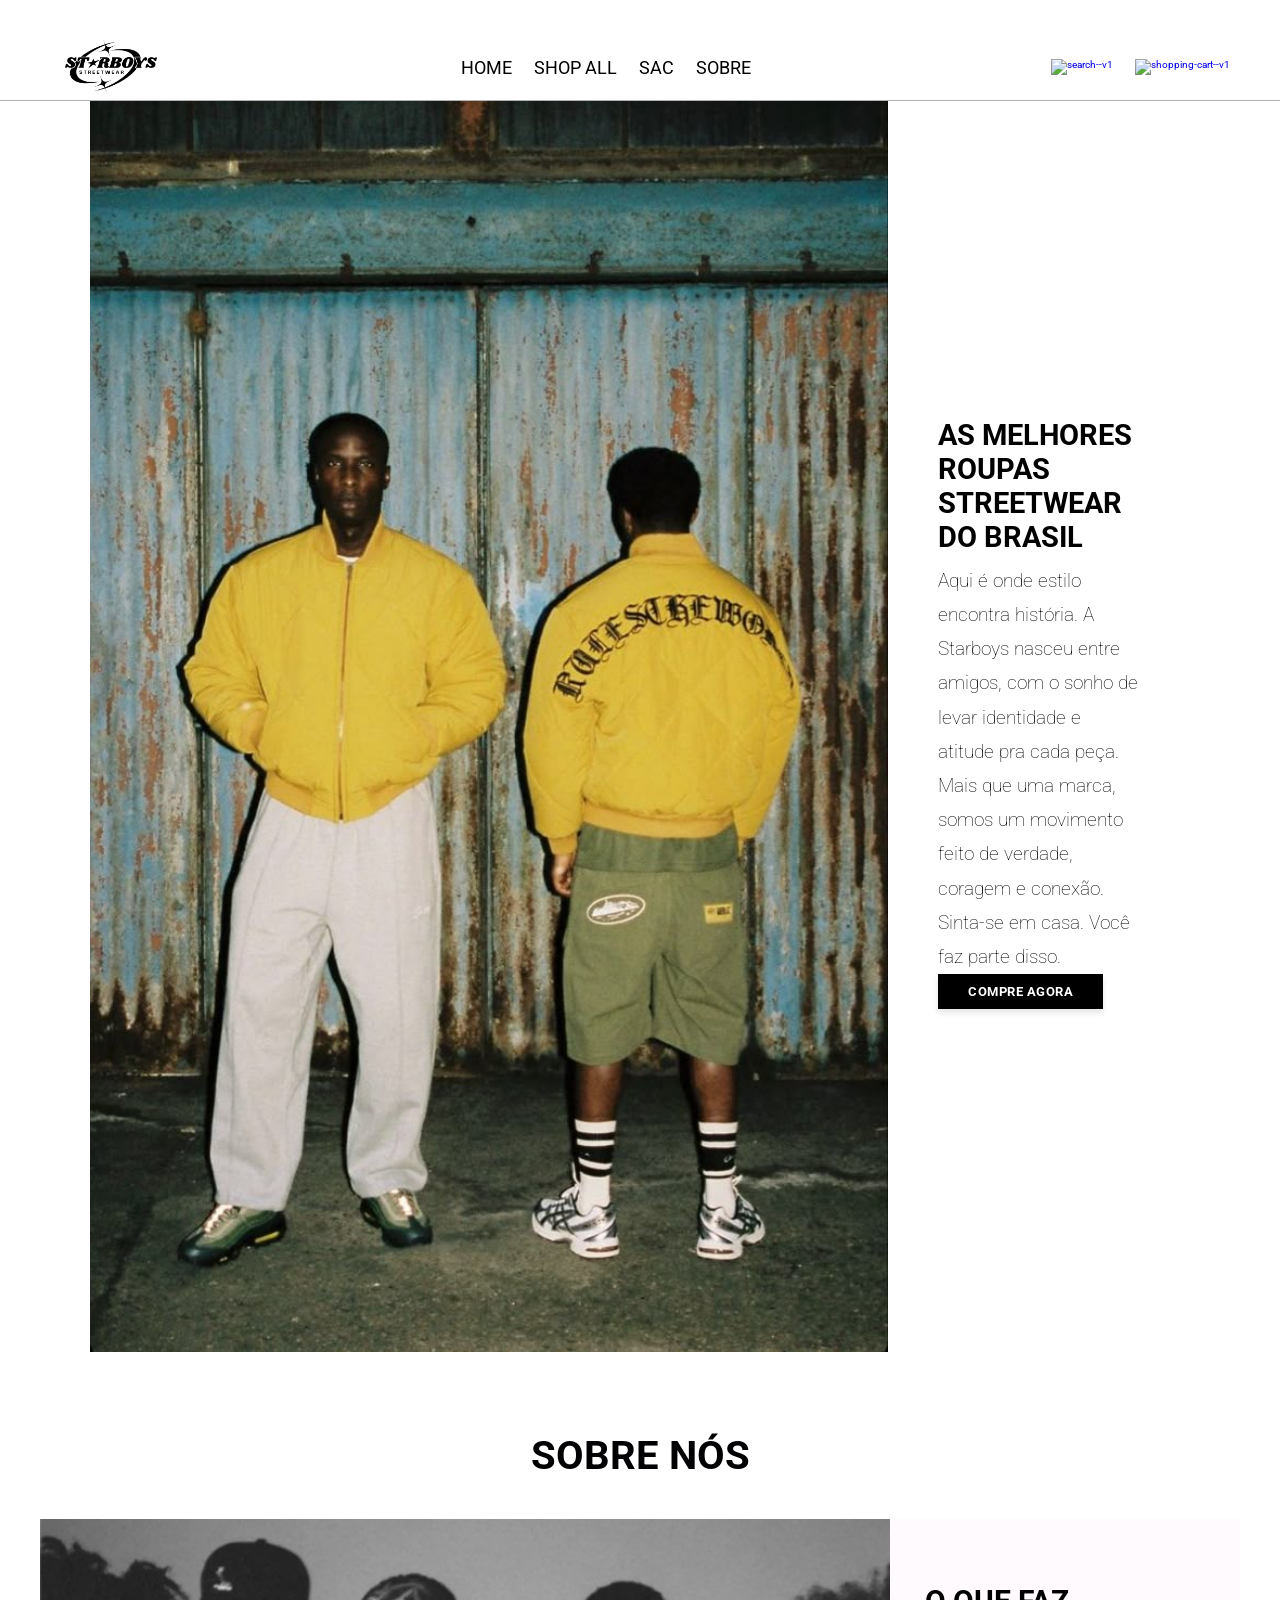
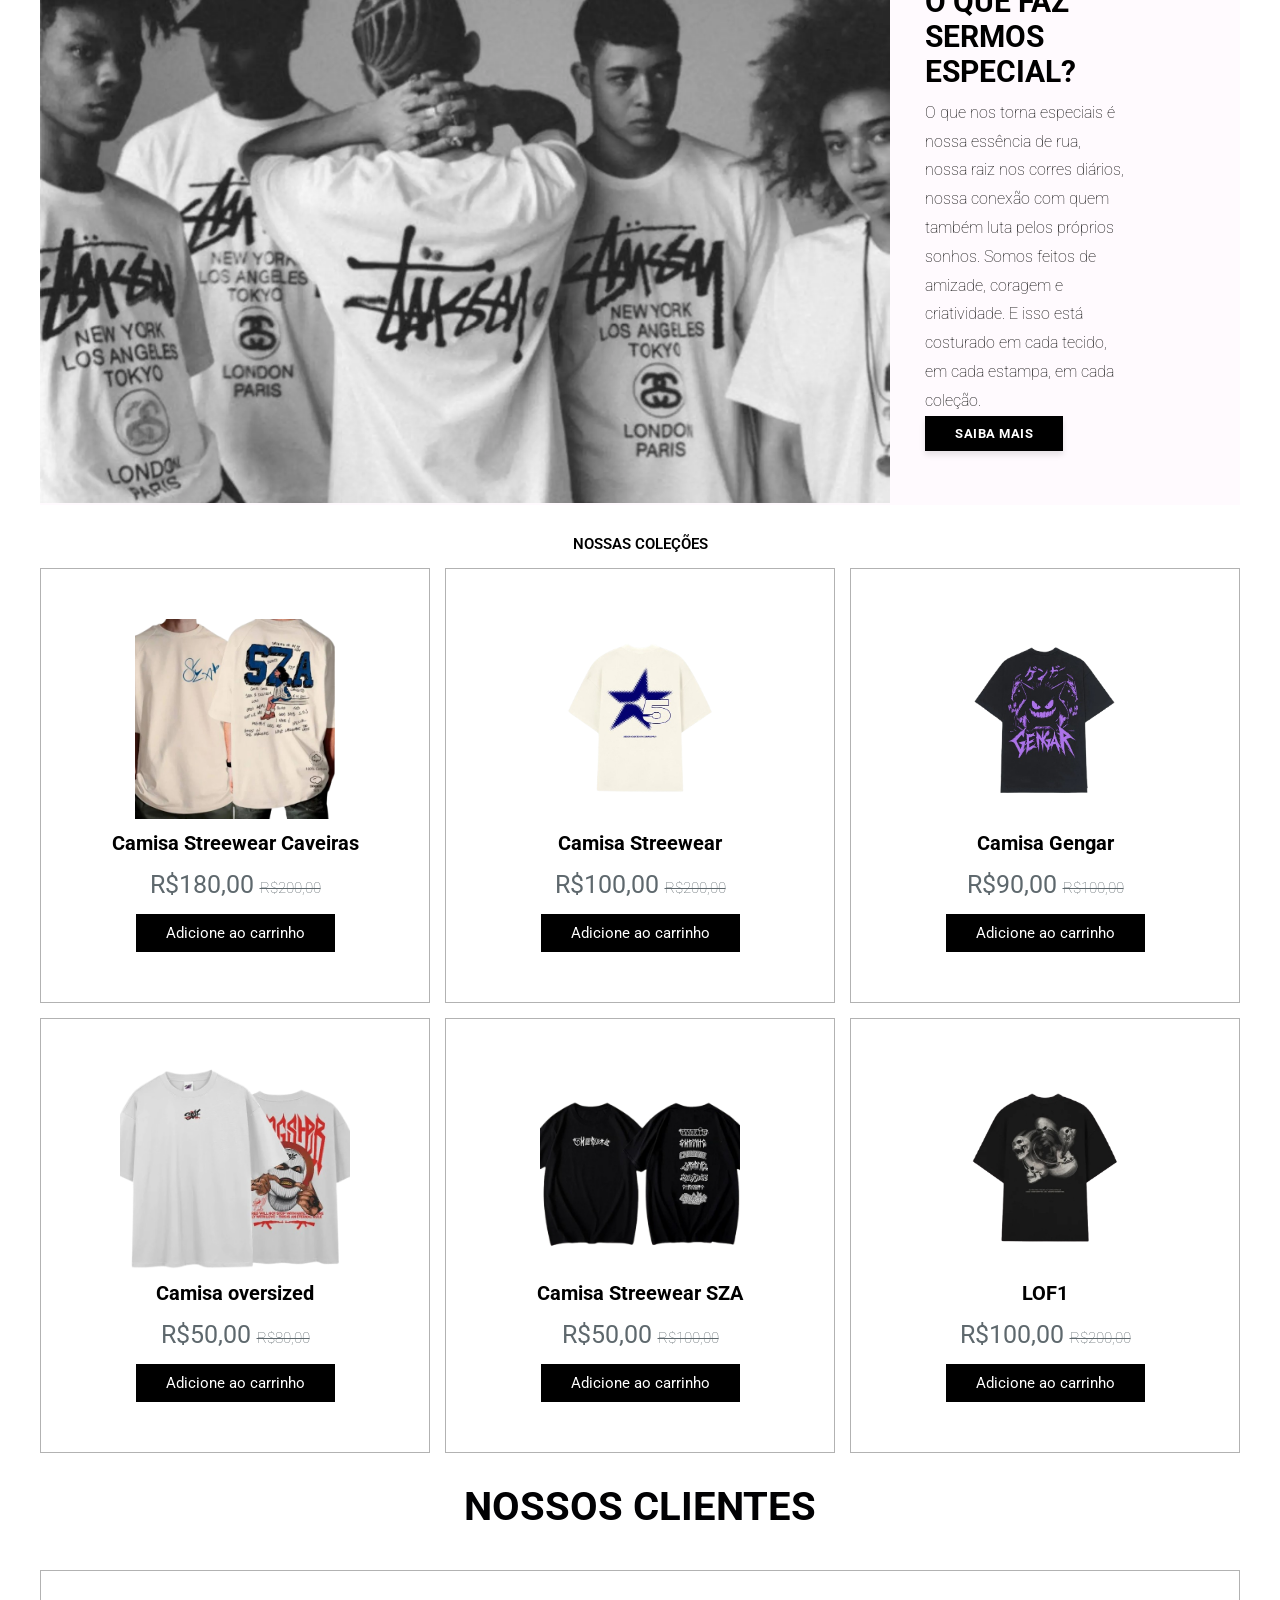
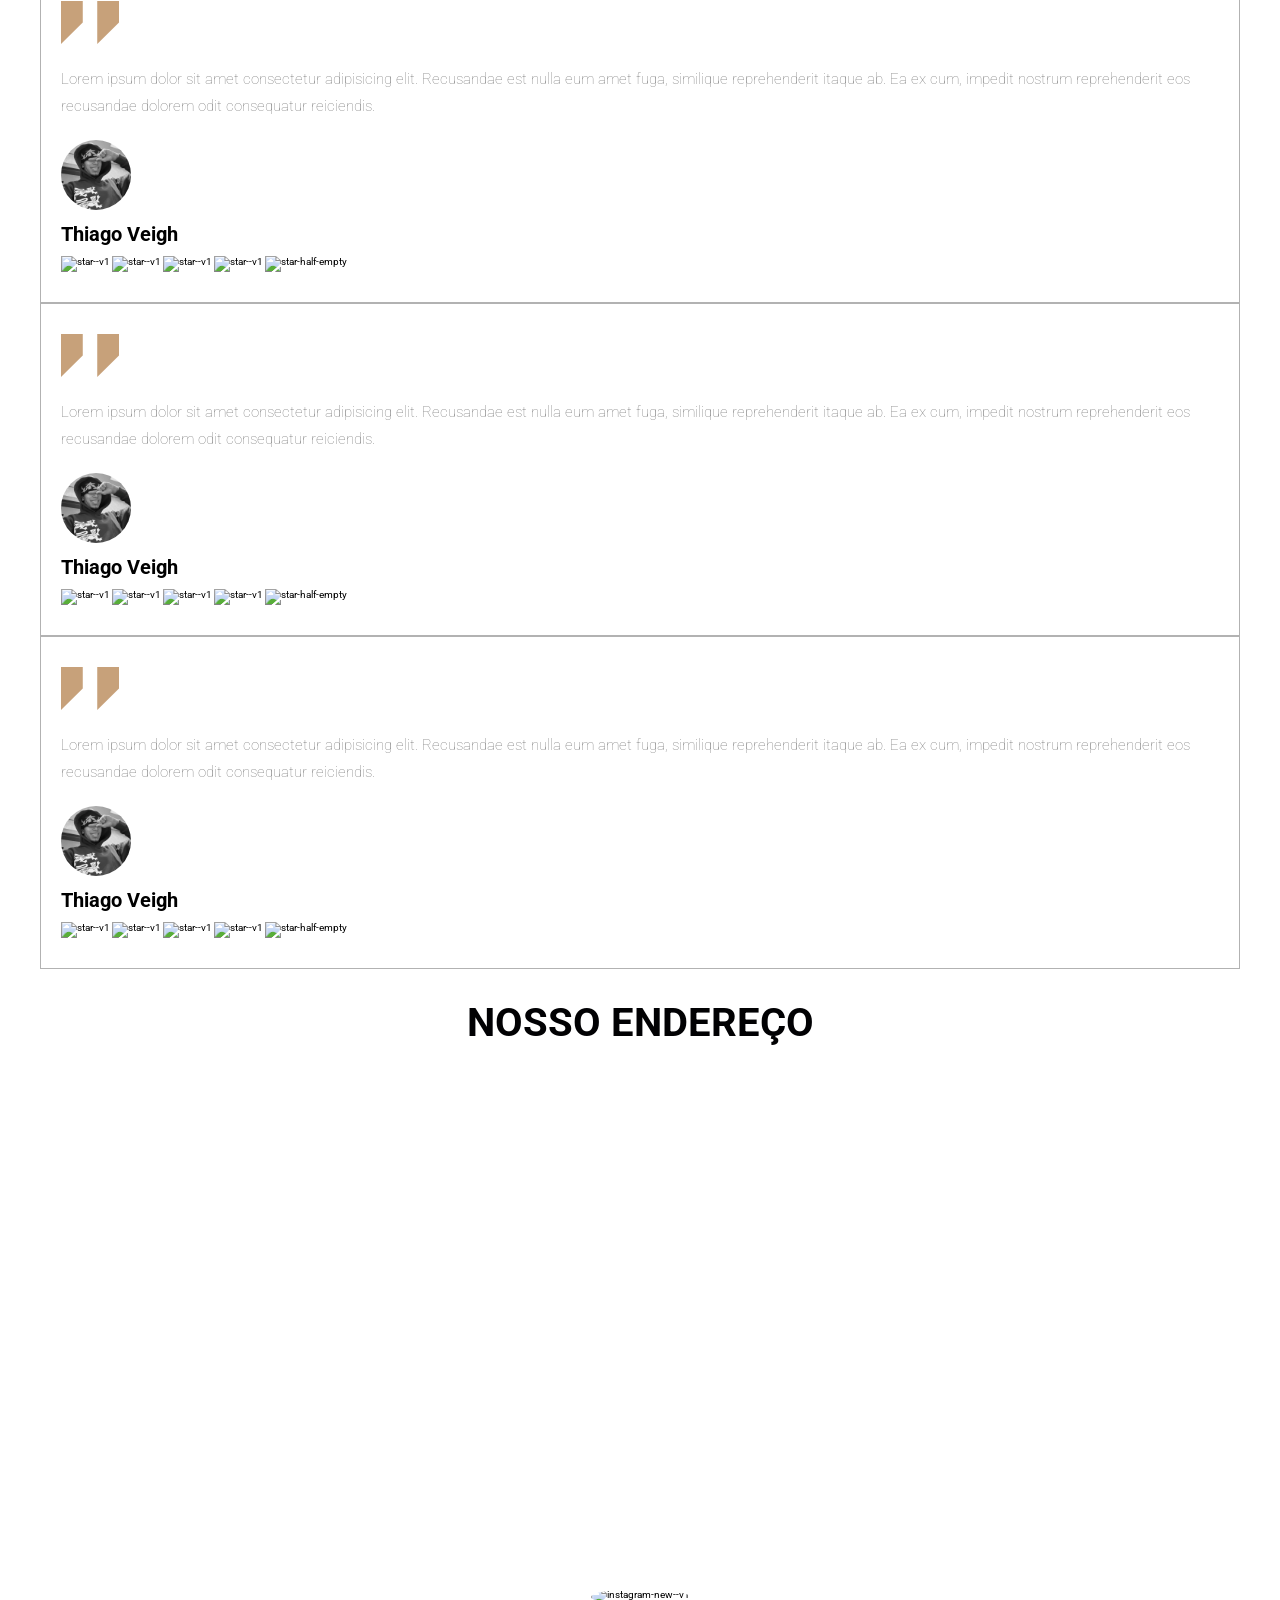
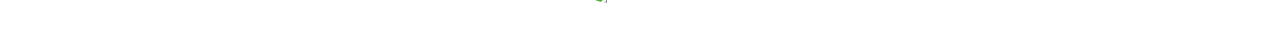
==== index.html @ e19661a3 "att" ====
<!DOCTYPE html>
<html lang="pt-br">

<head>
    <meta charset="UTF-8">
    <meta name="viewport" content="width=device-width, initial-scale=1.0">
    <link rel="stylesheet" href="./styles/main.css">
    <link rel="stylesheet" href="./styles/loja.css">
    <link rel="preconnect" href="https://fonts.googleapis.com">
    <link rel="preconnect" href="https://fonts.gstatic.com" crossorigin>
    <link href="https://cdn.jsdelivr.net/npm/boxicons/css/boxicons.min.css" rel="stylesheet">
    <link href="https://fonts.googleapis.com/css2?family=Roboto:ital,wght@0,100..900;1,100..900&display=swap"rel="stylesheet">
    <link rel="icon" href="./pictures/logo.png" type="image/x-icon">
    <title>HOME</title>
</head>

<body>
    <header class="header">
        <section>
            <a href="./index.html" class="logo">
                <img src="./pictures/logo.png" width="130px" alt="logo">
            </a>

            <nav class="navbar">
                <a href="index.html">HOME</a>
                <a href="loja.html">SHOP ALL</a>
                <a href="sac.html">SAC</a>
                <a href="sobre.html">SOBRE</a>
            </nav>

            <div class="icons">
                <!--Icone de pesquisa que inicialmente é "fechado"-->
                <a href= "#" id = "search-box">
                <img width="30" height="30" src="https://img.icons8.com/ios/30/search--v1.png" alt="search--v1" />
                 </a>
                  <!--Icone de pesquisa abrindo...-->

                  <div id = "search-container" style="display: none;">
                    <input type="text" id="search-input" placeholder="Digite sua busca..."/>
                    <button id="search-btn">Buscar</button>
                  </div>


                <a href="#" id="open-cart">
                    <img width="30" height="30" src="https://img.icons8.com/ios-glyphs/30/shopping-cart--v1.png"
                        alt="shopping-cart--v1" />
                </a>
            </div>
        </section>
    </header>

    <div class="home-container">
        <section id="home">
            <div class="container-image-model">
                <img src="./pictures/modelo/WhatsApp Image 2025-03-19 at 20.12.41.jpeg" width="798px" alt="">
            </div>
            <div class="content">
                <h3>AS MELHORES ROUPAS STREETWEAR DO BRASIL</h3>

                <p>Aqui é onde estilo encontra história.
                    A Starboys nasceu entre amigos, com o sonho de levar identidade e atitude pra 
                    cada peça. Mais que uma marca, somos um movimento feito de verdade, coragem e conexão.
                    Sinta-se em casa.
                    Você faz parte disso.</p>

                <a href="#" class="btn">COMPRE AGORA</a>

            </div>

        </section>

    </div>

    <section class="about" id="about">
        <h2 class="title">SOBRE <span>NÓS</span></h2>
        <div class="row">
            <div class="container-image">
                <img src="./pictures/image.png" width="850px" alt="sobre-nos">
            </div>
            <div class="content">
                <h3>O QUE FAZ SERMOS ESPECIAL?</h3>
                <p>O que nos torna especiais é nossa essência de rua, nossa raiz nos corres
                     diários, nossa conexão com quem também luta pelos próprios sonhos. 
                     Somos feitos de amizade, coragem e criatividade. E isso está costurado em cada tecido,
                      em cada estampa, em cada coleção.</p>
                <a href="#" class="btn">SAIBA MAIS</a>
            </div>
        </div>
    </section>

    <!-- SEÇÃO DE PRODUTOS -->
    <section class="menu" id="menu">
        <h2 class="section-title">NOSSAS COLEÇÕES</h2>

        <div class="box-container">
            <!-- PRODUTOS -->
            <div class="box">
                <img src="./pictures/camisas/camisaCarrinho5.png" alt="item-1" class="product-img">
                <h3 class="product-title">Camisa Streewear Caveiras</h3>
                <div class="price">R$180,00 <span>R$200,00</span></div>
                <a href="#" class="add-cart">Adicione ao carrinho</a>
            </div>
            <!-- PRODUTOS -->
            <div class="box">
                <img src="./pictures/camisas/camisaCarrinho2.png" alt="item-2" class="product-img">
                <h3 class="product-title">Camisa Streewear</h3>
                <div class="price">R$100,00 <span>R$200,00</span></div>
                <a href="#" class="add-cart">Adicione ao carrinho</a>
            </div>
            <!-- PRODUTOS -->
            <div class="box">
                <img src="./pictures/camisas/camisaCarrinho3.png" alt="item-3" class="product-img">
                <h3 class="product-title">Camisa Gengar</h3>
                <div class="price">R$90,00 <span>R$100,00</span></div>
                <a href="#" class="add-cart">Adicione ao carrinho</a>
            </div>
            <!-- PRODUTOS -->
            <div class="box">
                <img src="./pictures/camisas/camisaCarrinho4.png" alt="item-4" class="product-img">
                <h3 class="product-title">Camisa oversized</h3>
                <div class="price">R$50,00 <span>R$80,00</span></div>
                <a href="#" class="add-cart">Adicione ao carrinho</a>
            </div>
            <!-- PRODUTOS -->
            <div class="box">
                <img src="./pictures/camisas/camisaCarrinho6.png" alt="item-5" class="product-img">
                <h3 class="product-title">Camisa Streewear SZA</h3>
                <div class="price">R$50,00 <span>R$100,00</span></div>
                <a href="#" class="add-cart">Adicione ao carrinho</a>
            </div>
            <!-- PRODUTOS -->
            <div class="box">
                <img src="./pictures/camisas/camisaCarrinho7.png" alt="item-6" class="product-img">
                <h3 class="product-title">LOF1</h3>
                <div class="price">R$100,00 <span>R$200,00</span></div>
                <a href="#" class="add-cart">Adicione ao carrinho</a>
            </div>
        </div>
    </section>

    <section class="review" id="review">
        <h2 class="title"> NOSSOS CLIENTES</h2>

        <div class="box-container">
            <div class="box">
                <img src="./pictures/quote-img.png" alt="comentario">
                <p>Lorem ipsum dolor sit amet consectetur adipisicing elit. Recusandae est nulla eum amet fuga,
                    similique reprehenderit itaque ab. Ea ex cum, impedit nostrum reprehenderit eos recusandae dolorem
                    odit consequatur reiciendis.</p>
                <img src="./pictures/veigh 1.jpg" alt="foto-cliente" class="user">
                <h3>Thiago Veigh</h3>
                <div class="stars">
                    <img width="30" height="30" src="https://img.icons8.com/ios-filled/30/star--v1.png"
                        alt="star--v1" />
                    <img width="30" height="30" src="https://img.icons8.com/ios-filled/30/star--v1.png"
                        alt="star--v1" />
                    <img width="30" height="30" src="https://img.icons8.com/ios-filled/30/star--v1.png"
                        alt="star--v1" />
                    <img width="30" height="30" src="https://img.icons8.com/ios-filled/30/star--v1.png"
                        alt="star--v1" />
                    <img width="30" height="30" src="https://img.icons8.com/ios-filled/30/star-half-empty.png"
                        alt="star-half-empty" />
                </div>
            </div>
            <div class="box">
                <img src="./pictures/quote-img.png" alt="comentario">
                <p>Lorem ipsum dolor sit amet consectetur adipisicing elit. Recusandae est nulla eum amet fuga,
                    similique reprehenderit itaque ab. Ea ex cum, impedit nostrum reprehenderit eos recusandae dolorem
                    odit consequatur reiciendis.</p>
                <img src="./pictures/veigh 1.jpg" alt="foto-cliente" class="user">
                <h3>Thiago Veigh</h3>
                <div class="stars">
                    <img width="30" height="30" src="https://img.icons8.com/ios-filled/30/star--v1.png"
                        alt="star--v1" />
                    <img width="30" height="30" src="https://img.icons8.com/ios-filled/30/star--v1.png"
                        alt="star--v1" />
                    <img width="30" height="30" src="https://img.icons8.com/ios-filled/30/star--v1.png"
                        alt="star--v1" />
                    <img width="30" height="30" src="https://img.icons8.com/ios-filled/30/star--v1.png"
                        alt="star--v1" />
                    <img width="30" height="30" src="https://img.icons8.com/ios-filled/30/star-half-empty.png"
                        alt="star-half-empty" />
                </div>
            </div>
            <div class="box">
                <img src="./pictures/quote-img.png" alt="comentario">
                <p>Lorem ipsum dolor sit amet consectetur adipisicing elit. Recusandae est nulla eum amet fuga,
                    similique reprehenderit itaque ab. Ea ex cum, impedit nostrum reprehenderit eos recusandae dolorem
                    odit consequatur reiciendis.</p>
                <img src="./pictures/veigh 1.jpg" alt="foto-cliente" class="user">
                <h3>Thiago Veigh</h3>
                <div class="stars">
                    <img width="30" height="30" src="https://img.icons8.com/ios-filled/30/star--v1.png"
                        alt="star--v1" />
                    <img width="30" height="30" src="https://img.icons8.com/ios-filled/30/star--v1.png"
                        alt="star--v1" />
                    <img width="30" height="30" src="https://img.icons8.com/ios-filled/30/star--v1.png"
                        alt="star--v1" />
                    <img width="30" height="30" src="https://img.icons8.com/ios-filled/30/star--v1.png"
                        alt="star--v1" />
                    <img width="30" height="30" src="https://img.icons8.com/ios-filled/30/star-half-empty.png"
                        alt="star-half-empty" />
                </div>
            </div>
        </div>
    </section>

    <section class="address" id="address">
        <h2 class="title">NOSSO ENDEREÇO</h2>
        <iframe
            src="https://www.google.com/maps/embed?pb=!1m18!1m12!1m3!1d116983.75771962224!2d-46.86833499296717!3d-23.613568712228727!2m3!1f0!2f0!3f0!3m2!1i1024!2i768!4f13.1!3m3!1m2!1s0x94ce57d8926c9889%3A0x9ea371de55db6f79!2sExclusiviist!5e0!3m2!1spt-BR!2sbr!4v1742411298855!5m2!1spt-BR!2sbr"
            width="600" height="450" style="border:0;" allowfullscreen="" loading="lazy"
            referrerpolicy="no-referrer-when-downgrade"></iframe>
    </section>

    <section class="footer">
        <div class="share">
            <img width="30" height="30" src="https://img.icons8.com/ios-filled/30/instagram-new--v1.png"
                alt="instagram-new--v1" />


            <!-- CARRINHO DE COMPRAS -->
            <div class="cart">
                <h2 class="cart-title">CARRINHO DE COMPRA</h2>
                <div class="cart-content">

                </div>

                <div class="total">
                    <div class="total-title">Total</div>
                    <div class="total-price">R$200,00</div>
                </div>
                <!--botao de comprar-->
                <button type="button" class="btn-buy">Compre agora</button>
                <!--botao de fechar-->
                <i class='bx bx-x' id="close-cart"></i>
            </div>

            <script src="./scripts/loja.js"></script>
            <script src="scripts/procura.js"></script>

</body>

</html>
---- styles/main.css ----
:root{
    --main-color: rgba(255, 255, 255);
    --border: 0.1rem solid rgba(0, 0, 0, 0.3);
    --bg: rgba(255, 255, 255);
    --black: #010103;
    font-size: 10px;
}

*{
    margin: 0;
    padding: 0;
    outline: 0; 
    border: none;
    text-decoration: none;
    text-transform: none;
    transition: 0.2s linear;
    font-family: "Roboto", sans-serif;
}   

body{
    background-color: var(--main-color);
}

.header{
    position: fixed;
    top: 0;
    left: 0;
    right: 0;
    z-index: 99;
    border-bottom: var(--border);
    background-color: white;
    height: 10rem; 
}
/* O conteúdo da seção de SAC deve começar abaixo do header */


section{
    padding: 1.5rem 1rem;
    margin: 0 auto;
    max-width: 1200px;
}

.header section{
    display: flex;
    align-items: center;
    justify-content: space-between;
    padding-top: 0.1rem;
    padding-bottom: 0.1rem; /* Corrigido */
}


.navbar a{
    margin: 0 1rem;
    font-size: 1.8rem;
    color: #000000;
}

.navbar a:hover{
    color: #dbd5d5;
    border-bottom: 0.1rem solid #000000;
    padding-bottom: 0.5rem;
    font-size: 2rem;
}

.icons img{
    margin: 1rem;
    cursor: pointer;
}

.icons img:hover{
    width: 40px;
    height: 40px;
}   

.add-cart{
    background: #000000;
    color: #ffffff;
    padding: 1rem 3rem;
    font-size: 1.5rem;
    cursor: pointer;
    margin-top: 1rem;
    display: inline-block;
    transition: 0.2s;
}
.btn{
    color: white;
    background-color: #000000;
    padding: 1rem 3rem;
    font-size: 1.3rem;
    font-weight: bold;
    cursor: pointer;
    box-shadow: 0 4px 6px rgba(0, 0, 0, 0.1);
    letter-spacing: 0.05rem;
}

.btn:hover {
    letter-spacing: 0.1rem;
    background-color: #444; /* Melhorar o feedback visual ao passar o mouse */
}

.home-container{
    background-position: center;
    background-size: cover;
}

.home-container section{
    display: flex;
    align-items: center;
    min-height: 100vh;
}

/*esse content altera o texto embaixo dos titulos */
.content{
    max-width: 20rem;
}

/* esse daqui altera os titulos */
.content h3{
    color: #000000;
    font-size: 2.9rem;
}

.content p{
    color: #000000;
    font-size: 1.9rem;
    font-weight: 100;
    line-height: 1.8;
    padding: 1rem 0;
}

.title{
    font-size: 4rem;
    color: var(--black);
    text-align: center;
    text-transform: uppercase;
    margin-bottom: 4rem;
}

.about .row{
    display: flex;
    align-items: center;
    background-color: #FFFAFE;
    gap: 1.5rem;
}

.about .row .content{
    padding: 2rem;
}

.about .row .content h3{
    font-size: 3rem;
}

.about .row .content p{
    font-size: 1.6rem;
    padding: 1rem 0;
    line-height: 1.8;
}

.menu .box-container{
    display: grid;
    grid-template-columns: repeat(auto-fit,minmax(30rem,1fr));
    gap: 1.5rem;
}

.menu .box-container .box{
    text-align: center;
    border: var(--border);
    padding: 5rem;
    cursor: pointer;
    transition: 0.3s; /* Adicionando transição suave */
}

.menu .box-container .box img{
    height: 20rem;
}

.home-container .container-image-model{
    display: flex;
    align-items: center; 
    padding: 50px;
}

.menu .box-container .box h3{
    font-size: 2rem;
    padding: 1rem 0;
}

.menu .box-container .box .price{
    font-size: 2.5rem;
    padding: 0.5rem 0;
    color: #5E686D;
}
.menu .box-container .box span{
    font-size: 1.5rem;
    text-decoration: line-through;
    font-weight: lighter;
}

.menu .box-container .box:hover{
    background-color: #000000;
    color: white; /*  texto visível */
}

.menu .box-container .box:hover>*{
    color: white;
}

.review .box-container{
    display: grid;
}

.review .box-container .box{
    border: var(--border);
    align-items: center;
    padding: 3rem 2rem;
}

.review .box-container .box p{
    font-size: 1.5rem;
    color: gray;
    padding: 2rem 0;
    line-height: 1.8;
    font-weight: lighter;
}

.review .box-container .box .user{
    height: 7rem;
    width: 7rem;
    border-radius: 50%;
}

.address{
    display: flex;
    align-items: center;
    flex-direction: column;
}

.review .box-container .box h3{
    font-size: 2rem;
    margin: 1rem 0;
}

.footer{
    text-align: center;
}

.footer .share{
    padding: 1rem 0;
}

.footer .share img{
    margin: 0.3rem;
    cursor: pointer;
    border-radius: 50%;
    padding: 1rem;
}

.footer .share img:hover{
    background-color: gray;
}

/* botao de procura */
/* Estilo da barra de pesquisa */
#search-container {
    display: none;
    position: absolute;
    top: 50px; /* Ajuste a posição conforme necessário */
    right: 20px;
    background-color: white;
    padding: 10px;
    border: 1px solid #ddd;
    box-shadow: 0px 2px 5px rgba(0, 0, 0, 0.1);
    z-index: 1000;
}

#search-input {
    padding: 5px;
    width: 200px; /* Ajuste o tamanho conforme necessário */
    border: 1px solid #ccc;
    border-radius: 5px;
}

#search-btn {
    margin-left: 10px;
    padding: 5px 10px;
    background-color: #000000;
    color: white;
    border: none;
    border-radius: 5px;
    cursor: pointer;
}

#search-btn:hover {
    background-color: #45a049;
}
---- styles/loja.css ----
.cart{
    position: fixed;
    top: 0;
    right: -550px;  /* Carrinho começa fora da tela */
    width: 360px;
    max-width: 100%; /* Garante que o carrinho nunca ultrapasse 100% da tela */
    min-height: 100vh;
    padding: 20px;
    background: bisque;
    box-shadow: -2px 0 4px hsl(0 4% 15% / 10%);
    z-index: 999;
    transition: right 0.3s ease;
}
.cart.active{
    right: 0;
}

.cart-title {
    text-align: center;
    font-size: 1.5rem;
    font-weight: 600;
    margin-top: 2rem;
}
.cart-box{
    display: flex;
    justify-content: space-between;
    margin-bottom: 1.5rem;
    align-items: center;
    gap: 1rem;
}
.cart-img{
    height: 5rem; 
    width: 5rem;
    object-fit: cover; /* Ajusta a imagem para cobrir a área sem distorcer */
    border-radius: 8px; /* Adicionando borda arredondada para um estilo mais suave */
    padding: 5px; /* Pequeno espaço entre a imagem e a borda */
}
.detail-box{
    display: grid;
    row-gap: 0.5rem;
}
.cart-product-title{
    font-size: 1.5rem;
    text-transform: uppercase;
}

.cart-price{
    font-weight: 500;
}

.cart-quantity{
    border: 1px solid black;
    outline: #333;
    width: 2.4rem;
    text-align: center;
    font-size: 1rem;
}
.cart-remove{
    font-size: 24px;
    color: red;
    cursor: pointer;
    transition: color 0.3s ease; /* Adicionando transição para o efeito de hover */
}
.total{
    display: flex;
    justify-content: space-between;
    align-items: center;
    margin-top: 20px;
    padding: 15px 0;
    font-family: 'Roboto', sans-serif;
    width: 100%;
    max-width: 600px; /* Ajuste conforme necessário */
    margin: 0 auto; /* Centraliza */    
}
.total-title{
    font-size: 2.2rem;
    font-weight: bold;
}
.total-price{
    font-size: 1.5rem;
    color: #333;
    margin-left: 10px;
}
.btn-buy{
    display: flex;
    margin: 1.5rem auto 0 auto;
    padding: 12px 20px;
    border: none;
    background: #000000;
    font-size: 1rem;
    font-weight: 500;
    cursor: pointer;
}
.btn-buy:hover{
    background: black;
}
#close-cart{
    position: absolute;
    top: 1rem;
    right: 0.8rem;
    font-size: 2rem; /* Ajuste o tamanho */
    color: #333; /* Escolha a cor que você preferir */
    cursor: pointer; /* Adiciona o curGarante que o ícone de fechar fique acima de outros elementos */
}

.section-title{
    font-size: 1.5rem;
    font-weight: 600;
    text-align: center;
    margin-bottom: 1.5rem;
}

.cart.active {
    display: block; /* Exibir quando ativo */
}

.cart .cart-content{
    margin-top: 2rem;
    border-bottom: var(--border);
    padding-bottom: 1rem;
}

.cart .cart-box{
    display: grid;
    grid-template-columns: 32% 50% 18%;
    margin-bottom: 1.5rem;
    align-items: center;
}

.cart .cart-img{
    height: 5rem;
    width: 5rem;
    object-fit: cover;
}

.cart .detail-box{
    display: flex;
    flex-direction: column;
    align-items: flex-start;
    margin-left: 1rem;
}

.cart .cart-product-title{
    font-size: 1.6rem;
    font-weight: 500;
}

.cart .cart-price{
    font-size: 1.4rem;
    color: #5E686D;
}

.cart .cart-quantity{
    width: 3rem;
    margin-top: 0.5rem;
}

.cart .cart-remove{
    cursor: pointer;
    font-size: 1.6rem;
    color: red;
    margin-top: 0.5rem;
}

.cart .total{
    text-align: center;
    font-size: 1.5rem;
    margin-top: 2rem;
}

.cart .total-price{
    font-size: 2rem;
    color: #000000;
    margin-top: 1rem;
}

.cart .btn-buy{
    background-color: #000000;
    color: #ffffff;
    padding: 1.5rem 2rem;
    font-size: 1.7rem;
    border-radius: 5px;
    cursor: pointer;
    margin-top: 2rem;
    transition: background-color 0.3s ease; /* Suavizar transição ao passar o mouse */
}

.cart .btn-buy:hover{
    background-color: #333;
}

/*responsividade */


@media (max-width: 1080px){
    .nav{
        padding: 15px;
    }
    section {
        padding: 3rem 0 2rem;
    }
    .container{
        margin: 0 auto;
        width: 90%;
        max-width: 100%;
    }
    .menu{
        margin-top: 2rem !important;
    }
}

/* tela de 400px */
@media (max-width: 400px){
    .nav{
        padding: 11px;
    }
    .logo{
        font-size: 1rem;
    }
    .cart{
        width: 320px;
    }
    .btn-buy{
        font-size: 1.4rem;
        padding: 1rem 2 rem;
    }
}

@media (max-width: 360px){
    .menu{
    margin-top: 1rem !important;
}
    .cart{
    width: 280px;
}
    .cart-title{
        font-size: 1.4rem;
    }
    .cart .cart-product-title{
        font-size: 1.2rem;
    }
}
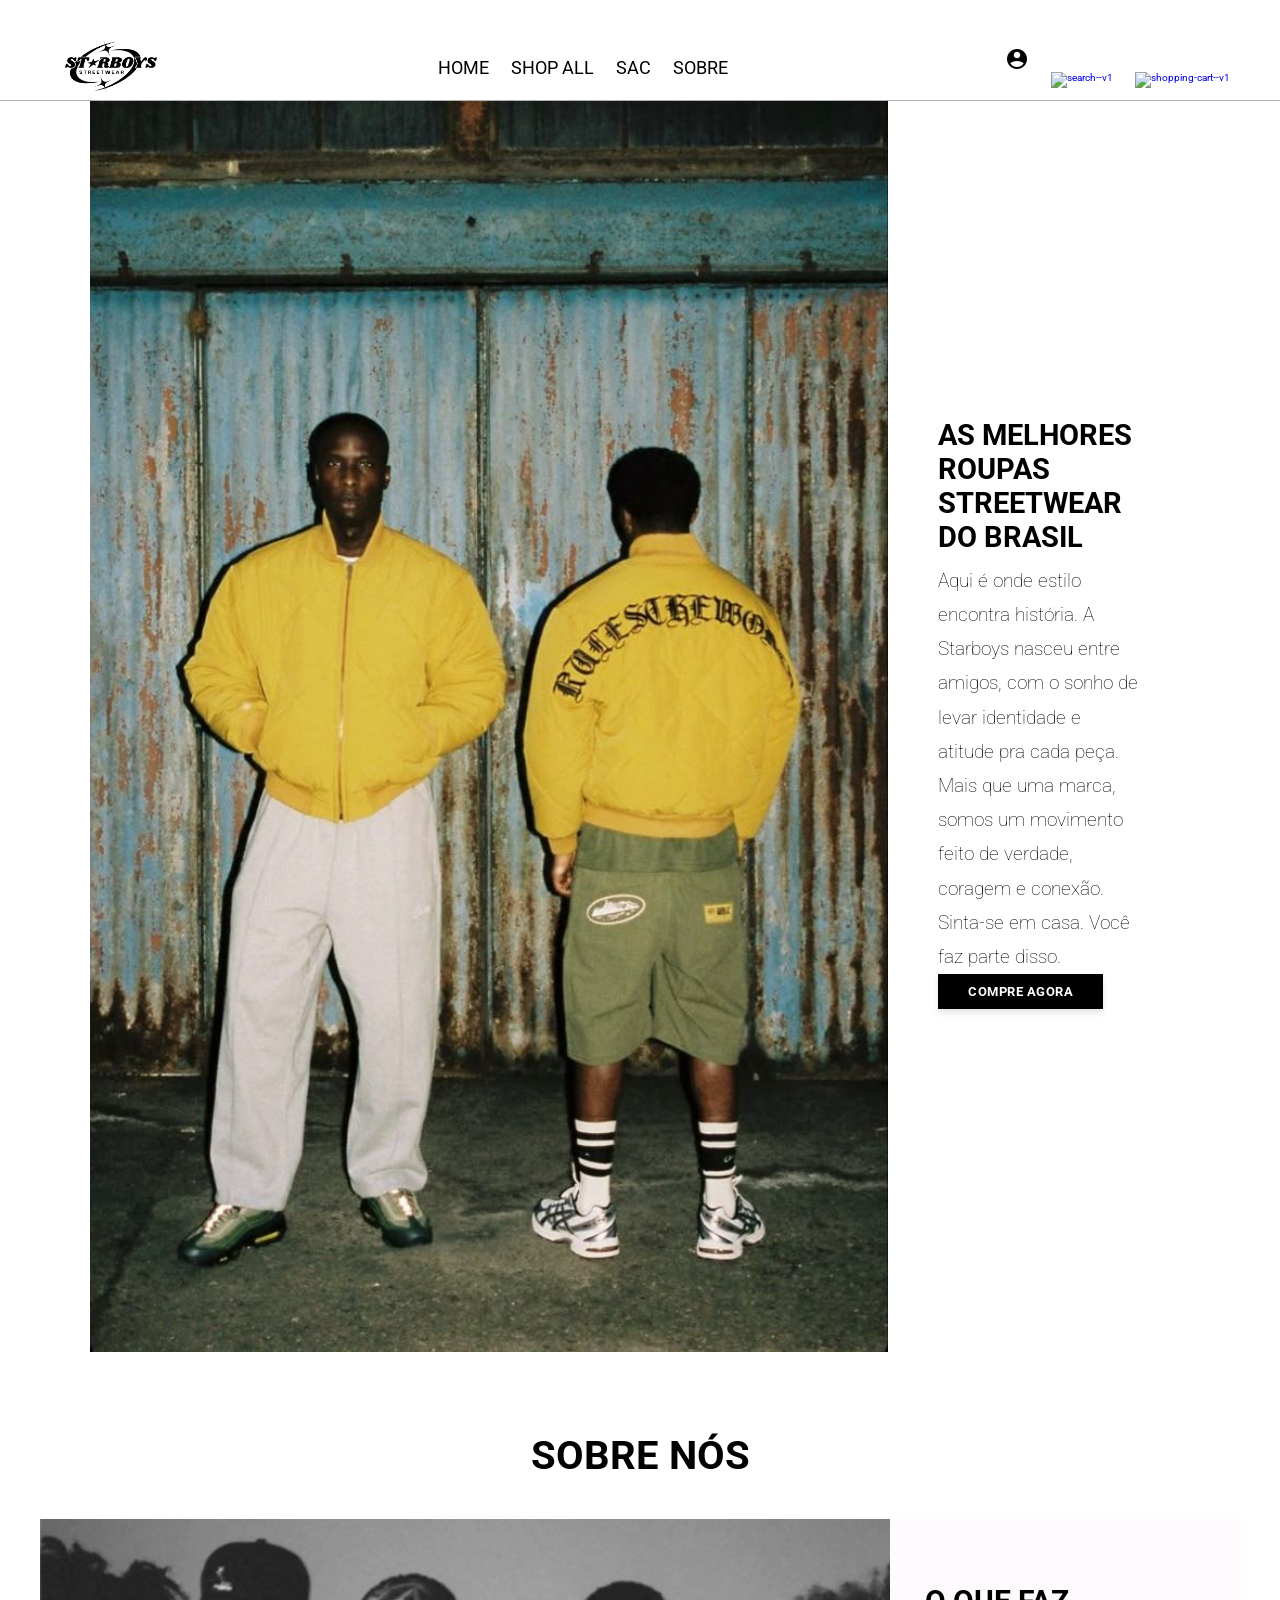
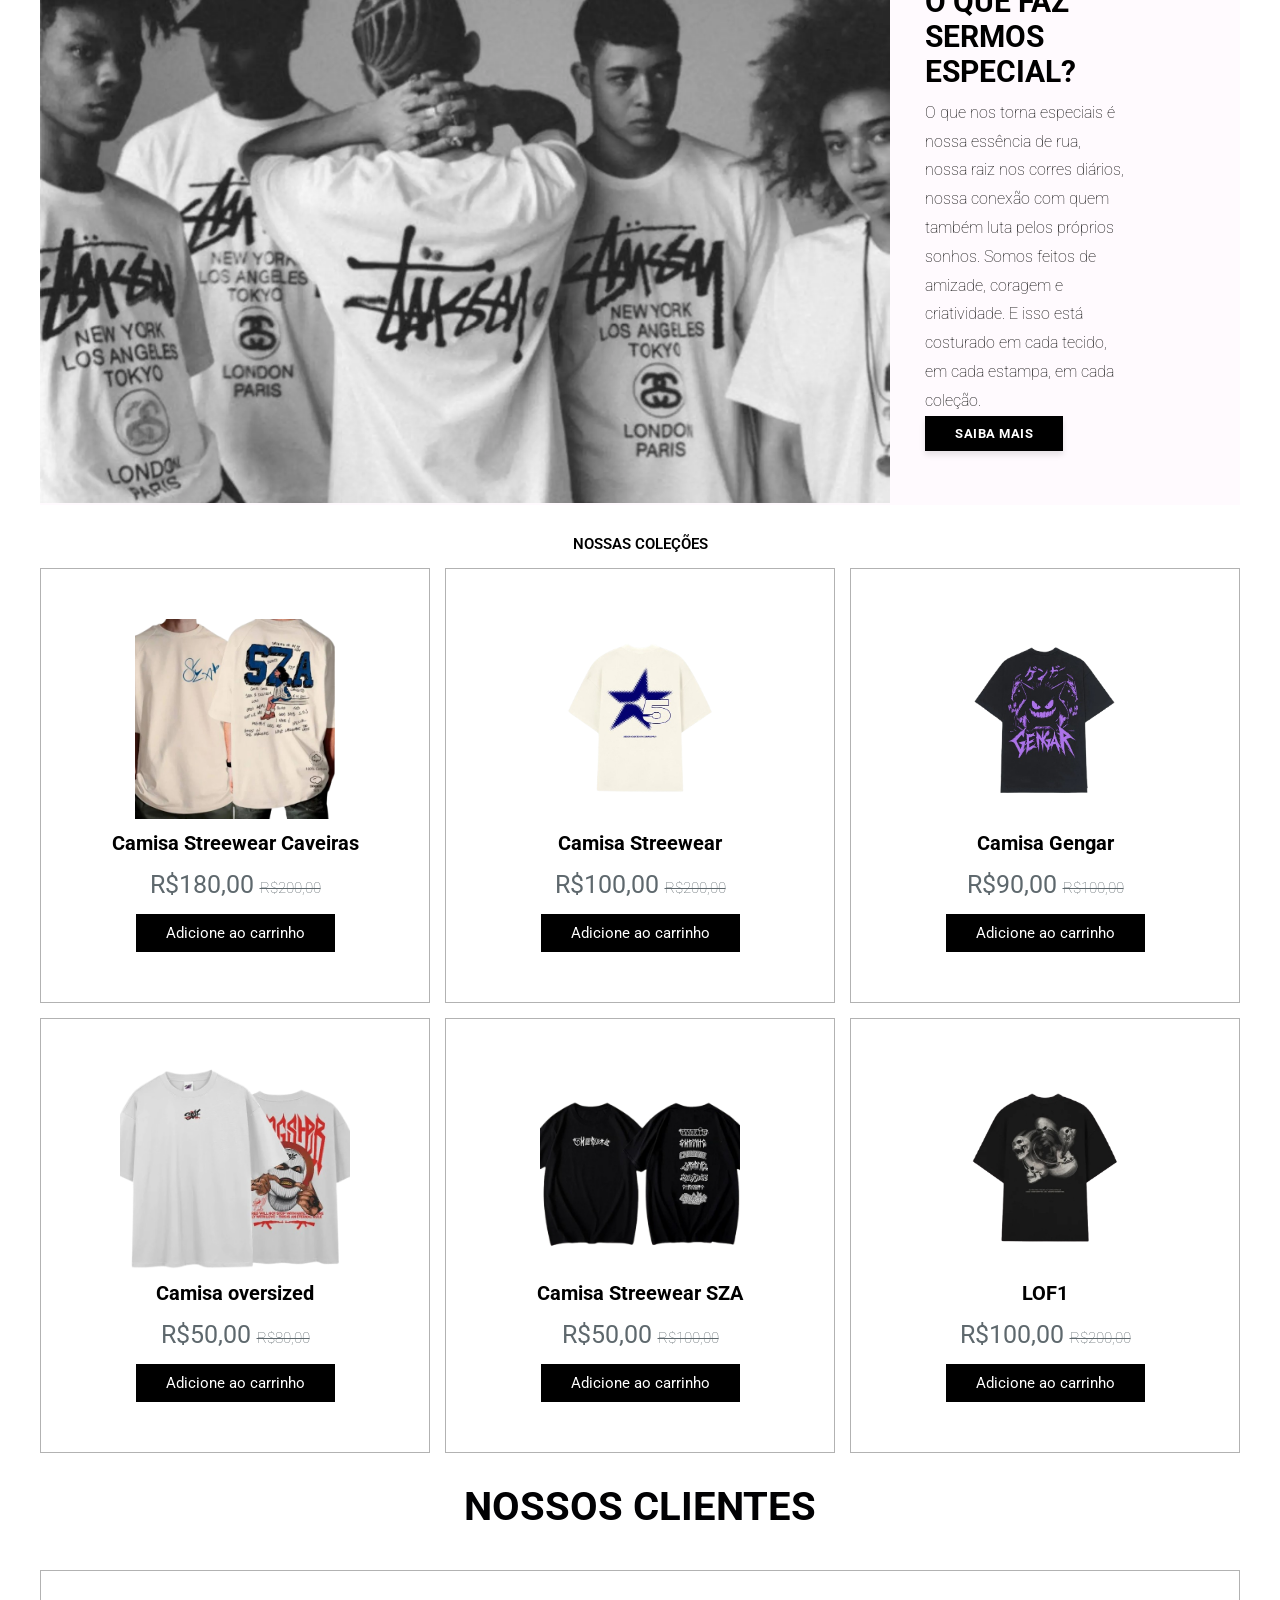
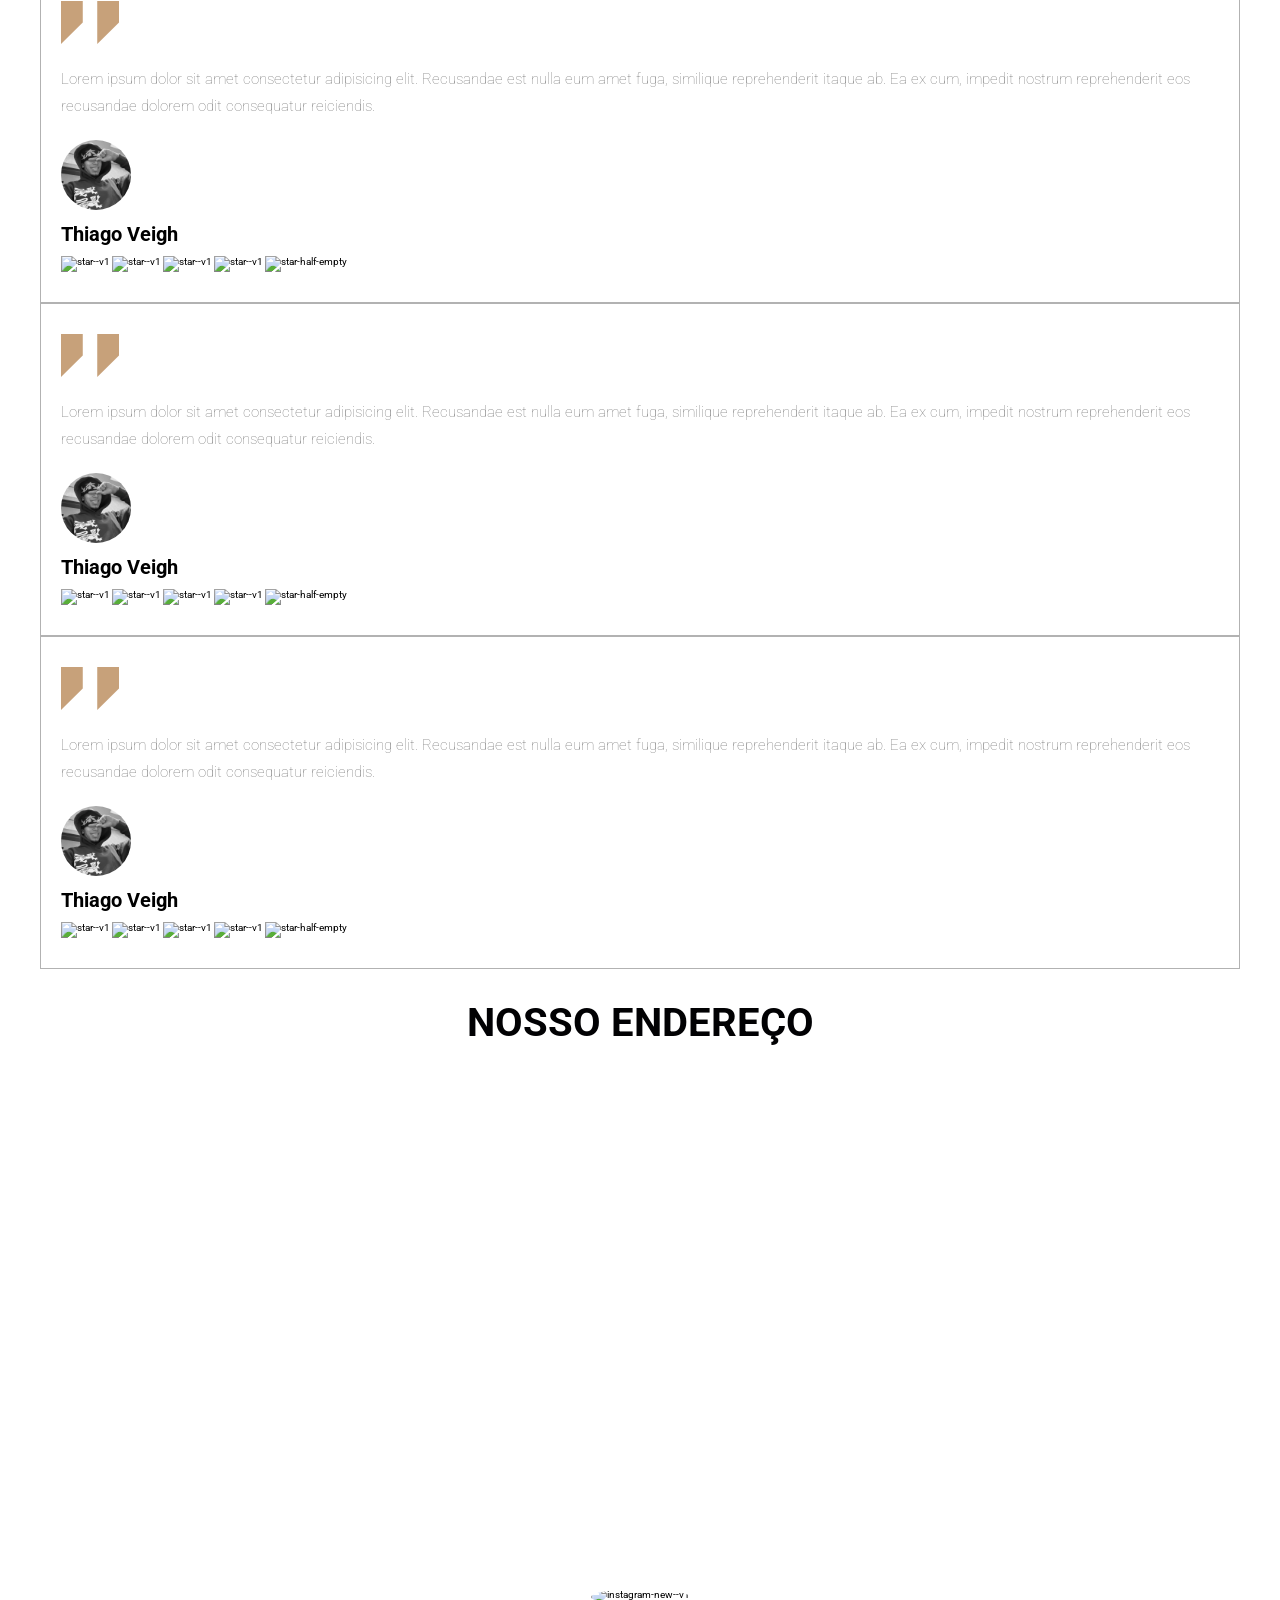
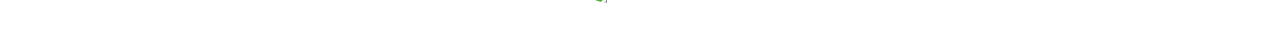
==== commit 81097049: "att final" ====
--- a/index.html
+++ b/index.html
@@ -9,7 +9,8 @@
     <link rel="preconnect" href="https://fonts.googleapis.com">
     <link rel="preconnect" href="https://fonts.gstatic.com" crossorigin>
     <link href="https://cdn.jsdelivr.net/npm/boxicons/css/boxicons.min.css" rel="stylesheet">
-    <link href="https://fonts.googleapis.com/css2?family=Roboto:ital,wght@0,100..900;1,100..900&display=swap"rel="stylesheet">
+    <link href="https://fonts.googleapis.com/css2?family=Roboto:ital,wght@0,100..900;1,100..900&display=swap"
+        rel="stylesheet">
     <link rel="icon" href="./pictures/logo.png" type="image/x-icon">
     <title>HOME</title>
 </head>
@@ -29,16 +30,19 @@
             </nav>
 
             <div class="icons">
+                <a href ="login.html">
+                <img src="[data-uri]" alt="user-male-circle--v1">
+                </a>
                 <!--Icone de pesquisa que inicialmente é "fechado"-->
-                <a href= "#" id = "search-box">
-                <img width="30" height="30" src="https://img.icons8.com/ios/30/search--v1.png" alt="search--v1" />
-                 </a>
-                  <!--Icone de pesquisa abrindo...-->
-
-                  <div id = "search-container" style="display: none;">
-                    <input type="text" id="search-input" placeholder="Digite sua busca..."/>
+                <a href="#" id="search-box">
+                    <img width="30" height="30" src="https://img.icons8.com/ios/30/search--v1.png" alt="search--v1" />
+                </a>
+                <!--Icone de pesquisa abrindo...-->
+
+                <div id="search-container" style="display: none;">
+                    <input type="text" id="search-input" placeholder="Digite sua busca..." />
                     <button id="search-btn">Buscar</button>
-                  </div>
+                </div>
 
 
                 <a href="#" id="open-cart">
@@ -58,7 +62,7 @@
                 <h3>AS MELHORES ROUPAS STREETWEAR DO BRASIL</h3>
 
                 <p>Aqui é onde estilo encontra história.
-                    A Starboys nasceu entre amigos, com o sonho de levar identidade e atitude pra 
+                    A Starboys nasceu entre amigos, com o sonho de levar identidade e atitude pra
                     cada peça. Mais que uma marca, somos um movimento feito de verdade, coragem e conexão.
                     Sinta-se em casa.
                     Você faz parte disso.</p>
@@ -80,9 +84,9 @@
             <div class="content">
                 <h3>O QUE FAZ SERMOS ESPECIAL?</h3>
                 <p>O que nos torna especiais é nossa essência de rua, nossa raiz nos corres
-                     diários, nossa conexão com quem também luta pelos próprios sonhos. 
-                     Somos feitos de amizade, coragem e criatividade. E isso está costurado em cada tecido,
-                      em cada estampa, em cada coleção.</p>
+                    diários, nossa conexão com quem também luta pelos próprios sonhos.
+                    Somos feitos de amizade, coragem e criatividade. E isso está costurado em cada tecido,
+                    em cada estampa, em cada coleção.</p>
                 <a href="#" class="btn">SAIBA MAIS</a>
             </div>
         </div>
--- a/styles/main.css
+++ b/styles/main.css
@@ -296,4 +296,3 @@
 }
 
 
-
